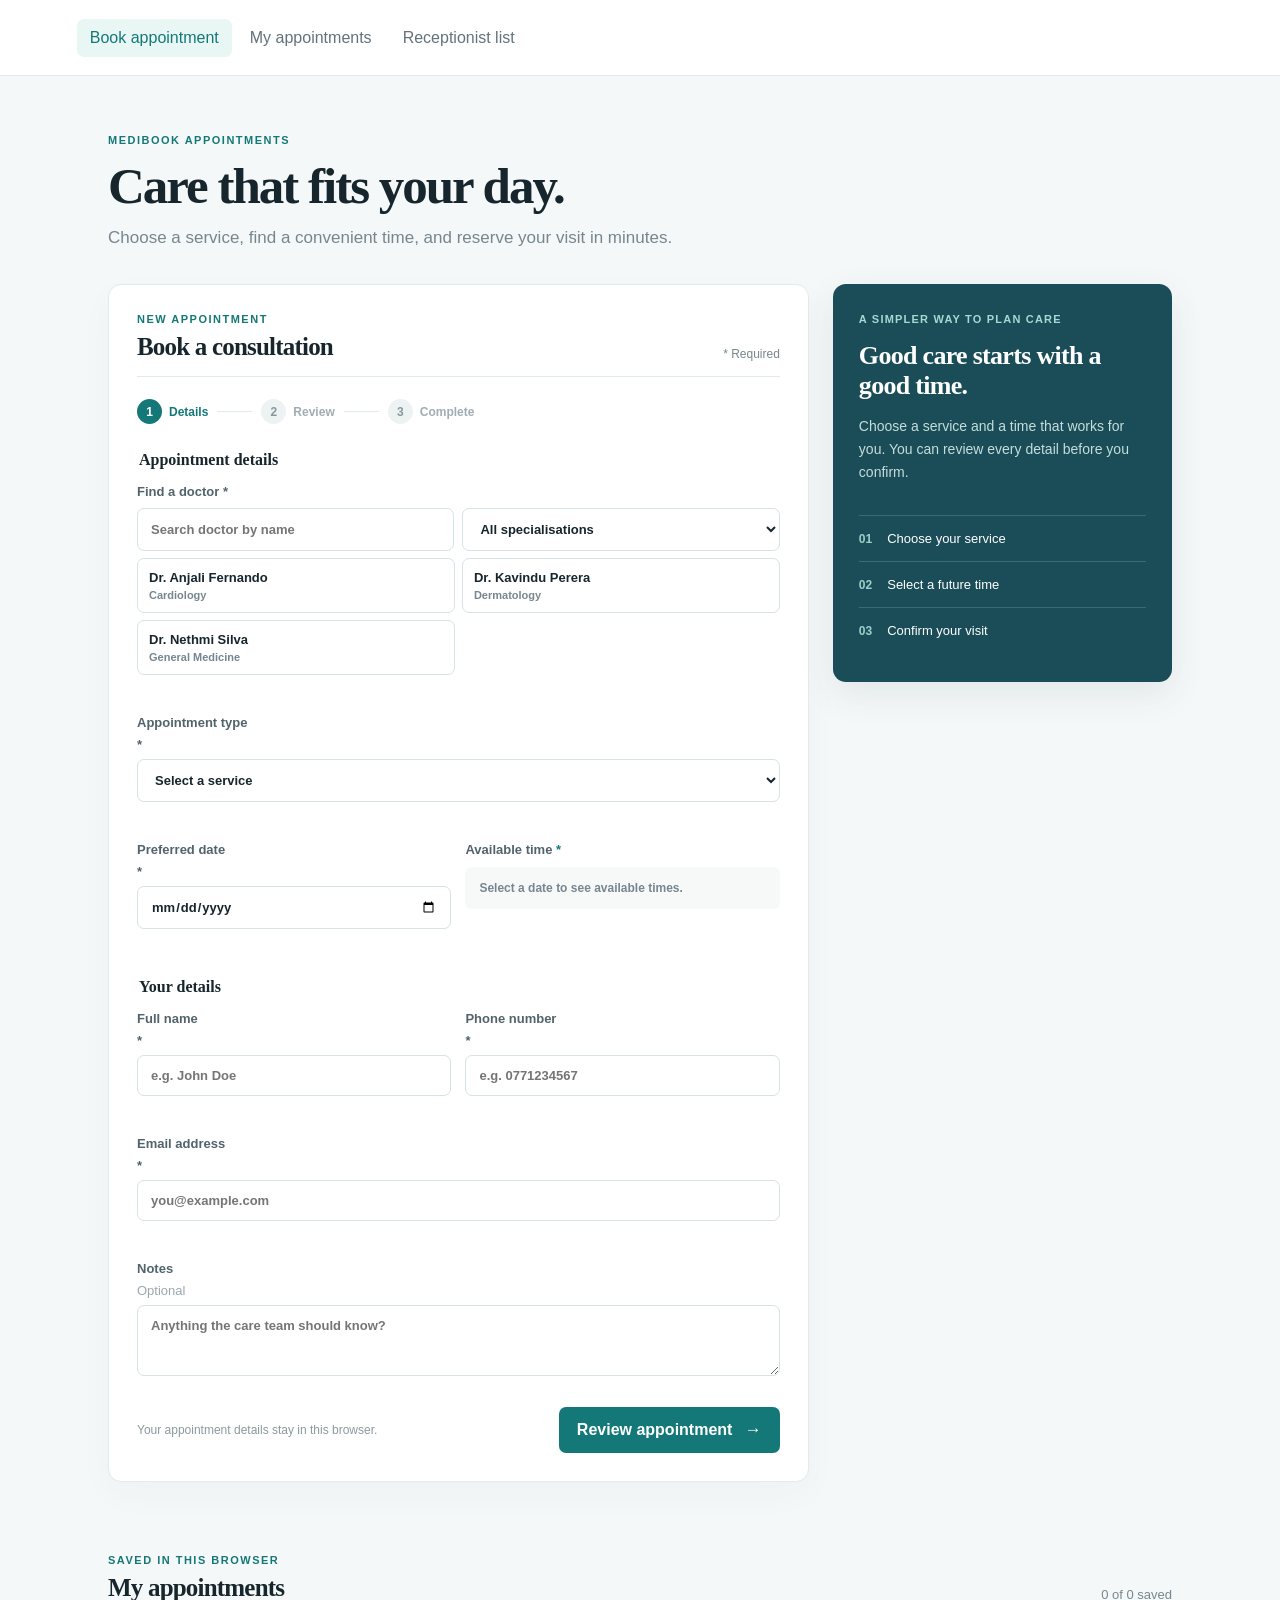
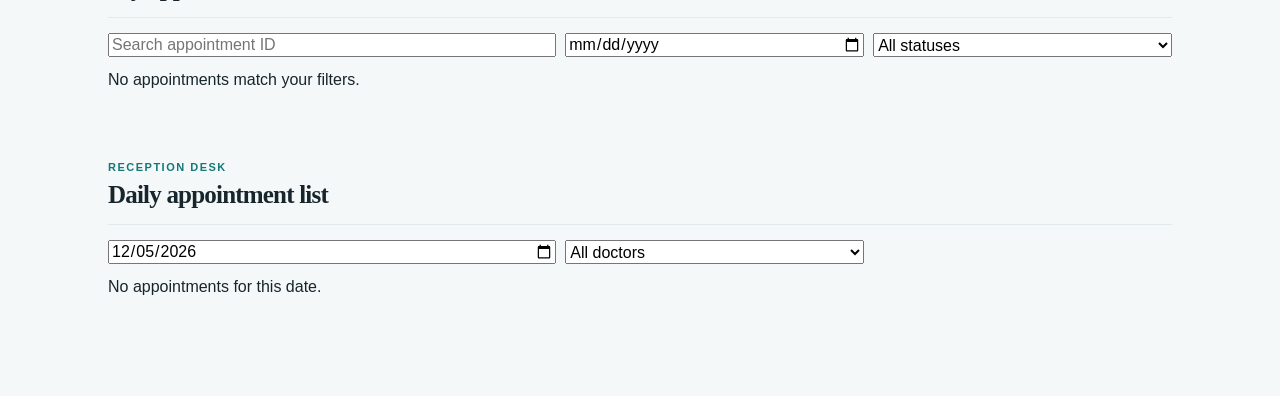
==== src/main/resources/static/index.html @ b8d6aa0e "Move frontend files to static folder" ====
<!doctype html>
<html lang="en">
<head>
    <meta charset="UTF-8">
    <meta name="viewport" content="width=device-width, initial-scale=1.0">
    <meta name="description" content="MediBook appointment booking">
    <title>MediBook | Book an Appointment</title>
    <link rel="stylesheet" href="styles.css">
</head>
<body>
    <header class="site-header">
        <nav class="main-nav" aria-label="Primary navigation">
            <a class="nav-link active" href="#booking">Book appointment</a>
            <a class="nav-link" href="#appointments">My appointments</a><a class="nav-link" href="#reception">Receptionist list</a>
        </nav>
    </header>
    <main class="page-shell">
        <section class="page-intro"><p class="eyebrow">MEDIBOOK APPOINTMENTS</p><h1>Care that fits your day.</h1><p>Choose a service, find a convenient time, and reserve your visit in minutes.</p></section>
        <div id="global-notice" class="notice" role="alert" hidden></div>
        <section id="booking" class="booking-layout" aria-labelledby="booking-title">
            <div class="booking-main">
                <div class="section-heading"><div><p class="eyebrow">NEW APPOINTMENT</p><h2 id="booking-title">Book a consultation</h2></div><span class="required-note">* Required</span></div>
                <div class="stepper" aria-label="Booking progress"><span class="step active" data-step-indicator="1"><b>1</b> Details</span><i></i><span class="step" data-step-indicator="2"><b>2</b> Review</span><i></i><span class="step" data-step-indicator="3"><b>3</b> Complete</span></div>
                <form id="appointment-form" novalidate>
                    <div id="details-step" class="form-step">
                        <fieldset><legend>Appointment details</legend><div class="field-grid">
                            <div class="field full"><span>Find a doctor <span>*</span></span><div class="doctor-search"><input id="doctor-search" type="search" placeholder="Search doctor by name"><select id="specialisation-filter" aria-label="Filter doctors by specialisation"><option value="">All specialisations</option></select></div><div id="doctor-list" class="doctor-list compact"></div><small class="field-error" data-error-for="doctor"></small></div>
                            <label class="field full">Appointment type <span>*</span><select id="service" required><option value="">Select a service</option><option>General Consultation</option><option>Dental Consultation</option><option>Child Health Consultation</option><option>Women's Health Consultation</option><option>Nutrition Consultation</option></select><small class="field-error" data-error-for="service"></small></label>
                            <label class="field">Preferred date <span>*</span><input id="date" type="date" required><small class="field-error" data-error-for="date"></small></label>
                            <div class="field slot-field"><span class="field-label">Available time <span>*</span></span><div id="slot-list" class="slot-grid" aria-live="polite"><p class="field-hint">Select a date to see available times.</p></div><small class="field-error" data-error-for="time"></small></div>
                        </div></fieldset>
                        <fieldset><legend>Your details</legend><div class="field-grid">
                            <label class="field">Full name <span>*</span><input id="name" type="text" autocomplete="name" placeholder="e.g. John Doe" required><small class="field-error" data-error-for="name"></small></label>
                            <label class="field">Phone number <span>*</span><input id="phone" type="tel" autocomplete="tel" placeholder="e.g. 0771234567" required><small class="field-error" data-error-for="phone"></small></label>
                            <label class="field full">Email address <span>*</span><input id="email" type="email" autocomplete="email" placeholder="you@example.com" required><small class="field-error" data-error-for="email"></small></label>
                            <label class="field full">Notes <em>Optional</em><textarea id="notes" rows="3" placeholder="Anything the care team should know?"></textarea></label>
                        </div></fieldset>
                        <div class="form-actions"><span class="secure-note">Your appointment details stay in this browser.</span><button class="button button-primary" type="submit">Review appointment <span>→</span></button></div>
                    </div>
                    <div id="review-step" class="form-step" hidden><div class="review-heading"><button type="button" class="back-link" id="back-to-details">← Edit details</button><p class="eyebrow">CHECK BEFORE YOU BOOK</p><h2>Review appointment</h2><p>Everything look right? Confirm below to reserve this time.</p></div><div id="review-card" class="review-card"></div><div class="form-actions"><button type="button" class="button button-secondary" id="review-edit">Edit details</button><button class="button button-primary" type="button" id="confirm-booking">Confirm appointment <span>→</span></button></div></div>
                </form>
                <div id="success-step" class="form-step success-panel" hidden><div class="success-icon">✓</div><p class="eyebrow">BOOKING CONFIRMED</p><h2>Your appointment is reserved.</h2><p>We have saved your appointment details in this browser.</p><div class="booking-id"><span>Appointment ID</span><strong id="booking-id"></strong></div><button class="button button-primary" id="new-appointment">Book another appointment</button><a class="text-link" href="#appointments" id="view-appointments">View my appointments</a></div>
            </div>
            <aside class="booking-aside"><div class="aside-kicker">A simpler way to plan care</div><h2>Good care starts with a good time.</h2><p>Choose a service and a time that works for you. You can review every detail before you confirm.</p><div class="aside-list"><div><b>01</b><span>Choose your service</span></div><div><b>02</b><span>Select a future time</span></div><div><b>03</b><span>Confirm your visit</span></div></div></aside>
        </section>
        <section id="appointments" class="appointments-section" aria-labelledby="appointments-title"><div class="section-heading"><div><p class="eyebrow">SAVED IN THIS BROWSER</p><h2 id="appointments-title">My appointments</h2></div><span id="appointment-count" class="muted"></span></div><div class="appointment-filters"><input id="appointment-search" type="search" placeholder="Search appointment ID"><input id="appointment-date-filter" type="date"><select id="appointment-status-filter"><option value="">All statuses</option><option value="Confirmed">Confirmed</option><option value="Rescheduled">Rescheduled</option><option value="Cancelled">Cancelled</option></select></div><div id="appointment-list"></div></section>
        <section id="reception" class="appointments-section" aria-labelledby="reception-title"><div class="section-heading"><div><p class="eyebrow">RECEPTION DESK</p><h2 id="reception-title">Daily appointment list</h2></div></div><div class="appointment-filters"><input id="reception-date" type="date"><select id="reception-doctor"><option value="">All doctors</option></select></div><div id="reception-list"></div></section>
    </main>
    <script src="app.js"></script>
</body>
</html>
---- src/main/resources/static/styles.css ----
﻿ .doctor-search { display:grid; grid-template-columns:1fr 1fr; gap:8px; margin-top:2px; } .doctor-list.compact { display:grid; grid-template-columns:1fr 1fr; gap:7px; } .doctor-choice { display:flex; flex-direction:column; gap:4px; padding:11px; text-align:left; color:var(--ink); background:#fff; border:1px solid #d6e2e4; border-radius:7px; } .doctor-choice span { color:var(--muted); font-size:11px; }.doctor-choice.selected { color:var(--teal); background:var(--teal-light); border-color:var(--teal); }
 .appointment-filters { display:grid; grid-template-columns:1.5fr 1fr 1fr; gap:9px; margin-bottom:14px; } .appointment-filters input,.appointment-filters select { width:100%; } .saved-details { flex:1; } .appointment-status { padding:5px 9px; border-radius:20px; color:#167b53; background:#e5f7ed; font-size:10px; font-weight:700; } .appointment-status.cancelled { color:#b44c49; background:#fff0ef; } .saved-actions { display:flex; gap:6px; } .saved-actions button { padding:7px 9px; color:var(--teal); background:#fff; border:1px solid #b5d5d2; border-radius:6px; font-size:12px; } .saved-actions button:last-child { color:#a64e4b; border-color:#e2c0be; } @media (max-width:600px) { .appointment-filters { grid-template-columns:1fr; } .saved-appointment { align-items:flex-start; flex-wrap:wrap; } .saved-details { min-width:calc(100% - 80px); } .appointment-status { margin-left:61px; } .saved-actions { margin-left:auto; } }
@import url('https://fonts.googleapis.com/css2?family=DM+Sans:wght@400;500;600;700&family=Manrope:wght@700;800&display=swap');
:root { --ink:#17252d; --muted:#77868e; --teal:#157878; --teal-light:#e8f6f4; --line:#e1eaec; --paper:#fff; --canvas:#f5f8f9; --danger:#b34e4b; font-family:'DM Sans',sans-serif; color:var(--ink); background:var(--canvas); }
* { box-sizing:border-box; } body { margin:0; } button,input,select,textarea { font:inherit; } button,a { cursor:pointer; } .site-header { min-height:76px; display:flex; align-items:center; gap:42px; padding:0 6vw; background:var(--paper); border-bottom:1px solid var(--line); } .brand { display:flex; align-items:center; gap:9px; color:var(--ink); text-decoration:none; font:800 21px Manrope; letter-spacing:-1px; }.brand>span>span { color:var(--teal); }.brand-mark { width:28px; height:28px; display:grid; place-items:center; color:#fff; background:var(--teal); border-radius:8px; font:700 22px 'DM Sans'; }.main-nav { display:flex; flex:1; gap:5px; }.nav-link { padding:10px 13px; color:#63727b; text-decoration:none; border-radius:7px; }.nav-link:hover,.nav-link.active { color:var(--teal); background:var(--teal-light); }.profile { display:flex; align-items:center; gap:10px; color:#52636d; font-size:14px; }.profile-avatar { width:30px; height:30px; display:grid; place-items:center; color:var(--teal); background:#e0f0ee; border-radius:50%; font-size:11px; font-weight:700; }
.page-shell { max-width:1120px; margin:0 auto; padding:58px 28px 100px; }.page-intro { margin-bottom:36px; }.eyebrow { margin:0 0 11px; color:var(--teal); font-size:11px; font-weight:700; letter-spacing:1.5px; }.page-intro h1 { margin:0; font:800 clamp(32px,5vw,51px) Manrope; letter-spacing:-2px; }.page-intro>p:last-child { max-width:570px; margin:13px 0 0; color:var(--muted); font-size:17px; }.notice { padding:13px 16px; margin-bottom:18px; border-radius:8px; font-size:14px; }.notice.error { color:#9d4744; background:#fff0ef; }.notice.success { color:#146e4e; background:#e6f7ee; }.booking-layout { display:grid; grid-template-columns:minmax(0,1.55fr) minmax(240px,.75fr); gap:24px; align-items:start; }.booking-main { padding:28px; background:var(--paper); border:1px solid var(--line); border-radius:13px; box-shadow:0 12px 35px #22434d08; }.section-heading { display:flex; align-items:end; justify-content:space-between; padding-bottom:15px; border-bottom:1px solid var(--line); }.section-heading .eyebrow { margin-bottom:8px; }.section-heading h2 { margin:0; font:700 25px Manrope; letter-spacing:-.8px; }.required-note { color:var(--muted); font-size:12px; }.stepper { display:flex; align-items:center; gap:9px; padding:22px 0 27px; }.step { display:flex; align-items:center; gap:7px; color:#a0adb2; font-size:12px; font-weight:600; white-space:nowrap; }.step b { width:25px; height:25px; display:grid; place-items:center; color:#89979c; background:#edf2f3; border-radius:50%; font-size:12px; }.step.active { color:var(--teal); }.step.active b { color:#fff; background:var(--teal); }.stepper i { width:35px; height:1px; background:var(--line); }
fieldset { padding:0; margin:0 0 27px; border:0; } legend { margin-bottom:15px; font:700 16px Manrope; }.field-grid { display:grid; grid-template-columns:1fr 1fr; gap:18px 14px; }.field { display:flex; flex-direction:column; gap:7px; color:#52636c; font-size:13px; font-weight:600; }.field>span:first-child,.field-label { color:#52636c; }.field>span,.field-label span { color:var(--teal); }.field em { color:#9ba8ad; font-style:normal; font-weight:400; }.field.full { grid-column:1/-1; }.field input,.field select,.field textarea { width:100%; padding:12px 13px; color:var(--ink); background:#fff; border:1px solid #d6e2e4; border-radius:7px; outline:0; resize:vertical; }.field input:focus,.field select:focus,.field textarea:focus { border-color:var(--teal); box-shadow:0 0 0 3px #15787812; }.field.invalid input,.field.invalid select,.field.invalid textarea { border-color:#d56c68; }.field-error { min-height:15px; color:var(--danger); font-size:11px; font-weight:400; }.slot-field { gap:10px; }.slot-grid { display:grid; grid-template-columns:repeat(4,1fr); gap:7px; }.time-slot { min-height:57px; padding:7px 4px; color:var(--teal); background:#f4fbfa; border:1px solid #add2cf; border-radius:6px; }.time-slot span,.time-slot small { display:block; }.time-slot small { margin-top:4px; color:#70a4a1; font-size:10px; }.time-slot:hover,.time-slot.selected { color:#fff; background:var(--teal); }.time-slot:hover small,.time-slot.selected small { color:#cce9e6; }.time-slot.unavailable { color:#a4afb2; background:#f1f3f3; border-color:#e3e8e9; cursor:not-allowed; text-decoration:line-through; }.time-slot.unavailable small { color:#a4afb2; text-decoration:none; }.field-hint { grid-column:1/-1; margin:0; padding:14px; color:var(--muted); background:#f7f9f9; border-radius:6px; font-size:12px; }.form-actions { display:flex; align-items:center; justify-content:space-between; gap:16px; padding-top:4px; }.secure-note { color:#8c999e; font-size:12px; }.button { padding:12px 17px; border:1px solid transparent; border-radius:7px; font-weight:600; }.button-primary { color:#fff; background:var(--teal); }.button-primary:hover { background:#106667; }.button-primary span { margin-left:8px; font-size:17px; }.button-secondary { color:var(--teal); background:#fff; border-color:#a9cfcc; }.button:disabled { opacity:.55; cursor:not-allowed; }.back-link,.text-link { color:var(--teal); text-decoration:none; border:0; background:transparent; }.back-link { padding:0; font-size:13px; }.review-heading { margin-bottom:24px; }.review-heading h2 { margin-top:20px; font:700 27px Manrope; }.review-heading p:last-child { color:var(--muted); }.review-card { margin-bottom:24px; padding:5px 19px; background:#f7fbfb; border:1px solid var(--line); border-radius:9px; }.review-row { display:flex; justify-content:space-between; gap:25px; padding:15px 0; border-bottom:1px solid var(--line); font-size:13px; }.review-row:last-child { border-bottom:0; }.review-row span { color:var(--muted); }.review-row strong { text-align:right; }.review-row small { color:var(--muted); font-weight:400; }.success-panel { padding:45px 20px; text-align:center; }.success-icon { width:58px; height:58px; display:grid; place-items:center; margin:0 auto 19px; color:#13724f; background:#def5e8; border-radius:50%; font-size:28px; font-weight:700; }.success-panel h2 { font:700 28px Manrope; }.success-panel>p:not(.eyebrow) { color:var(--muted); }.booking-id { max-width:260px; margin:24px auto; padding:15px; background:#f4f9f8; border:1px dashed #abd0cd; border-radius:8px; }.booking-id span,.booking-id strong { display:block; }.booking-id span { color:var(--muted); font-size:11px; }.booking-id strong { margin-top:5px; color:var(--teal); font-size:20px; letter-spacing:1px; }.success-panel .button { display:block; max-width:270px; margin:0 auto 16px; }.booking-aside { padding:29px 26px; color:#fff; background:#1a4d58; border-radius:13px; box-shadow:0 12px 35px #22434d18; }.aside-kicker { color:#a8d8d4; font-size:11px; font-weight:700; letter-spacing:1.2px; text-transform:uppercase; }.booking-aside h2 { margin:16px 0 12px; font:700 26px Manrope; letter-spacing:-.7px; }.booking-aside>p { color:#c5dddc; line-height:1.65; font-size:14px; }.aside-list { margin-top:31px; }.aside-list div { display:flex; gap:15px; align-items:center; padding:15px 0; border-top:1px solid #ffffff28; }.aside-list b { color:#9bd0ca; font-size:12px; }.aside-list span { font-size:13px; }.appointments-section { margin-top:72px; }.appointments-section .section-heading { margin-bottom:15px; }.appointments-section h2 { font:700 25px Manrope; }.saved-appointment { display:flex; align-items:center; gap:16px; padding:17px 20px; margin-bottom:10px; background:var(--paper); border:1px solid var(--line); border-radius:9px; }.saved-date { min-width:52px; padding-right:15px; text-align:center; border-right:1px solid var(--line); }.saved-date strong,.saved-date span { display:block; }.saved-date strong { font:700 23px Manrope; }.saved-date span { color:var(--teal); font-size:10px; font-weight:700; text-transform:uppercase; }.saved-appointment h3 { font-size:16px; }.saved-appointment p { margin:5px 0; color:#53636c; font-size:13px; }.saved-appointment small { color:var(--muted); font-size:11px; }.saved-appointment small span { padding:0 5px; }.muted { color:var(--muted); font-size:13px; }.text-link { font-size:13px; }
@media (max-width:800px) { .booking-layout { grid-template-columns:1fr; }.booking-aside { order:-1; }.booking-aside h2 { max-width:500px; }.aside-list { display:flex; gap:20px; margin-top:22px; }.aside-list div { flex:1; border-top:0; padding:0; } }
@media (max-width:600px) { .site-header { flex-wrap:wrap; gap:14px; padding:16px 20px; }.main-nav { order:3; width:100%; overflow:auto; }.nav-link { white-space:nowrap; }.profile { margin-left:auto; }.page-shell { padding:40px 17px 70px; }.page-intro>p:last-child { font-size:15px; }.booking-main { padding:21px 17px; }.field-grid { grid-template-columns:1fr; }.field.full { grid-column:auto; }.slot-grid { grid-template-columns:repeat(3,1fr); }.stepper { justify-content:space-between; }.stepper i { width:16px; }.step { font-size:11px; }.form-actions { align-items:stretch; flex-direction:column; }.form-actions .button { width:100%; }.secure-note { order:2; }.aside-list { gap:10px; }.aside-list span { font-size:12px; }.review-row { display:block; }.review-row strong { display:block; margin-top:5px; text-align:left; }.saved-appointment { align-items:flex-start; }.saved-date { min-width:45px; }.saved-appointment p { line-height:1.5; } }
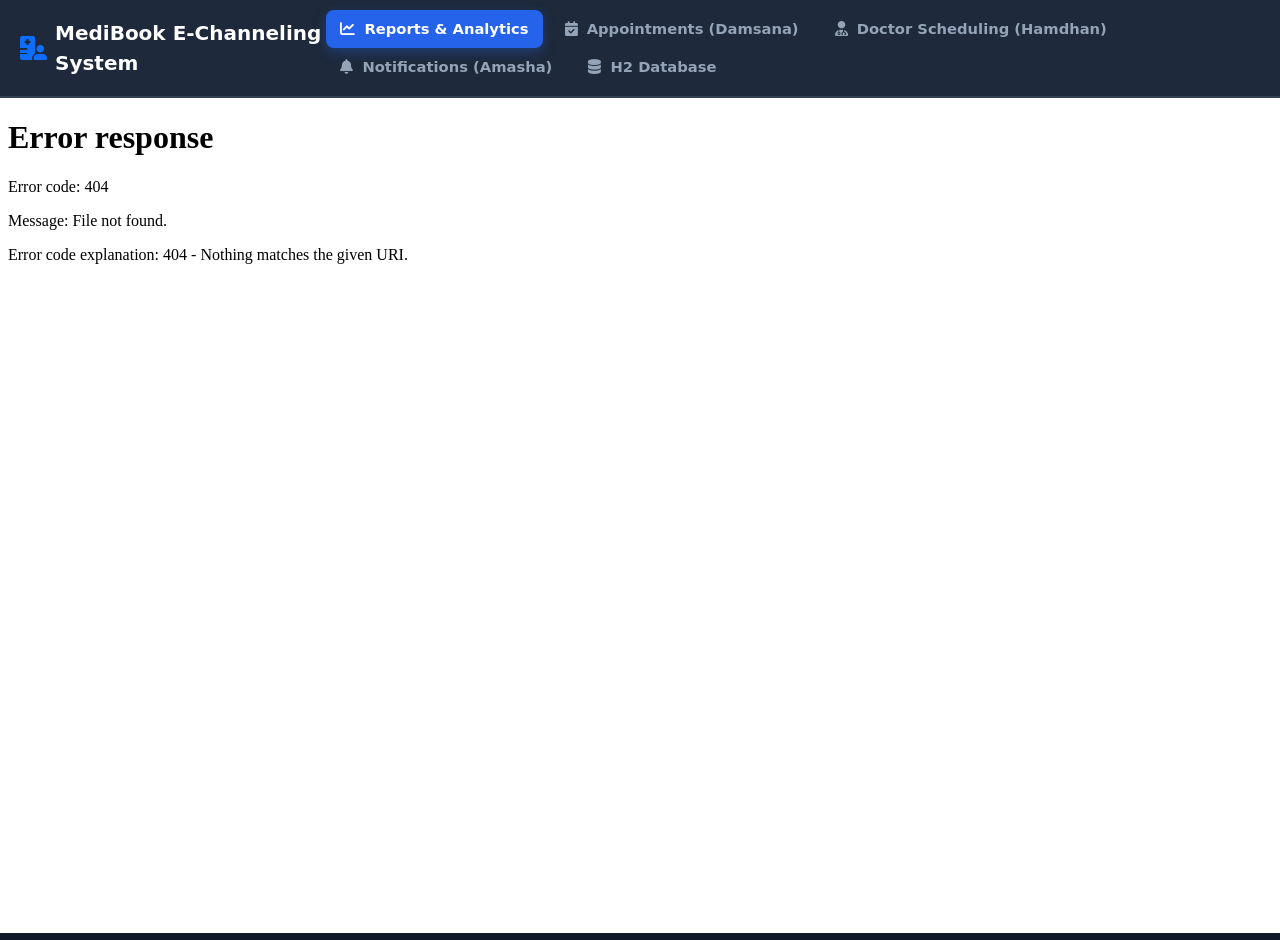
==== commit 0d63c4c5: "feat: integrate unified dashboard, reports UI, and appointments module" ====
--- a/src/main/resources/static/index.html
+++ b/src/main/resources/static/index.html
@@ -1,51 +1,114 @@
-<!doctype html>
+<!DOCTYPE html>
 <html lang="en">
 <head>
     <meta charset="UTF-8">
     <meta name="viewport" content="width=device-width, initial-scale=1.0">
-    <meta name="description" content="MediBook appointment booking">
-    <title>MediBook | Book an Appointment</title>
-    <link rel="stylesheet" href="styles.css">
+    <title>MediBook Central Workspace</title>
+    <link href="https://cdn.jsdelivr.net/npm/bootstrap@5.3.3/dist/css/bootstrap.min.css" rel="stylesheet">
+    <link rel="stylesheet" href="https://cdnjs.cloudflare.com/ajax/libs/font-awesome/6.4.0/css/all.min.css">
+    <style>
+        body {
+            margin: 0;
+            padding: 0;
+            height: 100vh;
+            display: flex;
+            flex-direction: column;
+            background-color: #0f172a;
+            font-family: 'Segoe UI', system-ui, sans-serif;
+            overflow: hidden;
+        }
+        .top-navbar {
+            background-color: #1e293b;
+            border-bottom: 2px solid #334155;
+            padding: 10px 20px;
+        }
+        .nav-pills .nav-link {
+            color: #94a3b8;
+            font-weight: 600;
+            border-radius: 8px;
+            margin: 0 4px;
+            padding: 8px 14px;
+            transition: all 0.2s ease;
+            font-size: 0.92rem;
+        }
+        .nav-pills .nav-link:hover {
+            color: #f8fafc;
+            background-color: #334155;
+        }
+        .nav-pills .nav-link.active {
+            background-color: #2563eb;
+            color: #ffffff;
+            box-shadow: 0 4px 12px rgba(37, 99, 235, 0.35);
+        }
+        .workspace-frame {
+            width: 100%;
+            height: calc(100vh - 65px);
+            border: none;
+            background-color: #ffffff;
+        }
+        .tab-content, .tab-pane {
+            height: 100%;
+            width: 100%;
+        }
+    </style>
 </head>
 <body>
-    <header class="site-header">
-        <nav class="main-nav" aria-label="Primary navigation">
-            <a class="nav-link active" href="#booking">Book appointment</a>
-            <a class="nav-link" href="#appointments">My appointments</a><a class="nav-link" href="#reception">Receptionist list</a>
-        </nav>
-    </header>
-    <main class="page-shell">
-        <section class="page-intro"><p class="eyebrow">MEDIBOOK APPOINTMENTS</p><h1>Care that fits your day.</h1><p>Choose a service, find a convenient time, and reserve your visit in minutes.</p></section>
-        <div id="global-notice" class="notice" role="alert" hidden></div>
-        <section id="booking" class="booking-layout" aria-labelledby="booking-title">
-            <div class="booking-main">
-                <div class="section-heading"><div><p class="eyebrow">NEW APPOINTMENT</p><h2 id="booking-title">Book a consultation</h2></div><span class="required-note">* Required</span></div>
-                <div class="stepper" aria-label="Booking progress"><span class="step active" data-step-indicator="1"><b>1</b> Details</span><i></i><span class="step" data-step-indicator="2"><b>2</b> Review</span><i></i><span class="step" data-step-indicator="3"><b>3</b> Complete</span></div>
-                <form id="appointment-form" novalidate>
-                    <div id="details-step" class="form-step">
-                        <fieldset><legend>Appointment details</legend><div class="field-grid">
-                            <div class="field full"><span>Find a doctor <span>*</span></span><div class="doctor-search"><input id="doctor-search" type="search" placeholder="Search doctor by name"><select id="specialisation-filter" aria-label="Filter doctors by specialisation"><option value="">All specialisations</option></select></div><div id="doctor-list" class="doctor-list compact"></div><small class="field-error" data-error-for="doctor"></small></div>
-                            <label class="field full">Appointment type <span>*</span><select id="service" required><option value="">Select a service</option><option>General Consultation</option><option>Dental Consultation</option><option>Child Health Consultation</option><option>Women's Health Consultation</option><option>Nutrition Consultation</option></select><small class="field-error" data-error-for="service"></small></label>
-                            <label class="field">Preferred date <span>*</span><input id="date" type="date" required><small class="field-error" data-error-for="date"></small></label>
-                            <div class="field slot-field"><span class="field-label">Available time <span>*</span></span><div id="slot-list" class="slot-grid" aria-live="polite"><p class="field-hint">Select a date to see available times.</p></div><small class="field-error" data-error-for="time"></small></div>
-                        </div></fieldset>
-                        <fieldset><legend>Your details</legend><div class="field-grid">
-                            <label class="field">Full name <span>*</span><input id="name" type="text" autocomplete="name" placeholder="e.g. John Doe" required><small class="field-error" data-error-for="name"></small></label>
-                            <label class="field">Phone number <span>*</span><input id="phone" type="tel" autocomplete="tel" placeholder="e.g. 0771234567" required><small class="field-error" data-error-for="phone"></small></label>
-                            <label class="field full">Email address <span>*</span><input id="email" type="email" autocomplete="email" placeholder="you@example.com" required><small class="field-error" data-error-for="email"></small></label>
-                            <label class="field full">Notes <em>Optional</em><textarea id="notes" rows="3" placeholder="Anything the care team should know?"></textarea></label>
-                        </div></fieldset>
-                        <div class="form-actions"><span class="secure-note">Your appointment details stay in this browser.</span><button class="button button-primary" type="submit">Review appointment <span>→</span></button></div>
-                    </div>
-                    <div id="review-step" class="form-step" hidden><div class="review-heading"><button type="button" class="back-link" id="back-to-details">← Edit details</button><p class="eyebrow">CHECK BEFORE YOU BOOK</p><h2>Review appointment</h2><p>Everything look right? Confirm below to reserve this time.</p></div><div id="review-card" class="review-card"></div><div class="form-actions"><button type="button" class="button button-secondary" id="review-edit">Edit details</button><button class="button button-primary" type="button" id="confirm-booking">Confirm appointment <span>→</span></button></div></div>
-                </form>
-                <div id="success-step" class="form-step success-panel" hidden><div class="success-icon">✓</div><p class="eyebrow">BOOKING CONFIRMED</p><h2>Your appointment is reserved.</h2><p>We have saved your appointment details in this browser.</p><div class="booking-id"><span>Appointment ID</span><strong id="booking-id"></strong></div><button class="button button-primary" id="new-appointment">Book another appointment</button><a class="text-link" href="#appointments" id="view-appointments">View my appointments</a></div>
-            </div>
-            <aside class="booking-aside"><div class="aside-kicker">A simpler way to plan care</div><h2>Good care starts with a good time.</h2><p>Choose a service and a time that works for you. You can review every detail before you confirm.</p><div class="aside-list"><div><b>01</b><span>Choose your service</span></div><div><b>02</b><span>Select a future time</span></div><div><b>03</b><span>Confirm your visit</span></div></div></aside>
-        </section>
-        <section id="appointments" class="appointments-section" aria-labelledby="appointments-title"><div class="section-heading"><div><p class="eyebrow">SAVED IN THIS BROWSER</p><h2 id="appointments-title">My appointments</h2></div><span id="appointment-count" class="muted"></span></div><div class="appointment-filters"><input id="appointment-search" type="search" placeholder="Search appointment ID"><input id="appointment-date-filter" type="date"><select id="appointment-status-filter"><option value="">All statuses</option><option value="Confirmed">Confirmed</option><option value="Rescheduled">Rescheduled</option><option value="Cancelled">Cancelled</option></select></div><div id="appointment-list"></div></section>
-        <section id="reception" class="appointments-section" aria-labelledby="reception-title"><div class="section-heading"><div><p class="eyebrow">RECEPTION DESK</p><h2 id="reception-title">Daily appointment list</h2></div></div><div class="appointment-filters"><input id="reception-date" type="date"><select id="reception-doctor"><option value="">All doctors</option></select></div><div id="reception-list"></div></section>
-    </main>
-    <script src="app.js"></script>
+
+<header class="top-navbar d-flex justify-content-between align-items-center">
+    <div class="d-flex align-items-center gap-2 text-white">
+        <i class="fa-solid fa-hospital-user text-primary fs-4"></i>
+        <span class="fs-5 fw-bold tracking-wide">MediBook E-Channeling System</span>
+    </div>
+
+    <!-- Navigation Tabs -->
+    <ul class="nav nav-pills" id="moduleTabs" role="tablist">
+        <li class="nav-item" role="presentation">
+            <button class="nav-link active" id="reports-tab" data-bs-toggle="pill" data-bs-target="#reports-pane" type="button" role="tab">
+                <i class="fa-solid fa-chart-line me-1"></i> Reports &amp; Analytics
+            </button>
+        </li>
+        <li class="nav-item" role="presentation">
+            <button class="nav-link" id="appointments-tab" data-bs-toggle="pill" data-bs-target="#appointments-pane" type="button" role="tab">
+                <i class="fa-solid fa-calendar-check me-1"></i> Appointments (Damsana)
+            </button>
+        </li>
+        <li class="nav-item" role="presentation">
+            <button class="nav-link" id="schedule-tab" data-bs-toggle="pill" data-bs-target="#schedule-pane" type="button" role="tab">
+                <i class="fa-solid fa-user-doctor me-1"></i> Doctor Scheduling (Hamdhan)
+            </button>
+        </li>
+        <li class="nav-item" role="presentation">
+            <button class="nav-link" id="notifications-tab" data-bs-toggle="pill" data-bs-target="#notifications-pane" type="button" role="tab">
+                <i class="fa-solid fa-bell me-1"></i> Notifications (Amasha)
+            </button>
+        </li>
+        <li class="nav-item" role="presentation">
+            <button class="nav-link" id="database-tab" data-bs-toggle="pill" data-bs-target="#database-pane" type="button" role="tab">
+                <i class="fa-solid fa-database me-1"></i> H2 Database
+            </button>
+        </li>
+    </ul>
+</header>
+
+<!-- Embedded Tab Views -->
+<div class="tab-content" id="moduleTabsContent">
+    <div class="tab-pane fade show active" id="reports-pane" role="tabpanel">
+        <iframe class="workspace-frame" src="/reports"></iframe>
+    </div>
+    <div class="tab-pane fade" id="appointments-pane" role="tabpanel">
+        <iframe class="workspace-frame" src="/appointments.html"></iframe>
+    </div>
+    <div class="tab-pane fade" id="schedule-pane" role="tabpanel">
+        <iframe class="workspace-frame" src="/doctor-schedule"></iframe>
+    </div>
+    <div class="tab-pane fade" id="notifications-pane" role="tabpanel">
+        <iframe class="workspace-frame" src="/notifications"></iframe>
+    </div>
+    <div class="tab-pane fade" id="database-pane" role="tabpanel">
+        <iframe class="workspace-frame" src="/h2-console"></iframe>
+    </div>
+</div>
+
+<script src="https://cdn.jsdelivr.net/npm/bootstrap@5.3.3/dist/js/bootstrap.bundle.min.js"></script>
 </body>
-</html>
+</html>
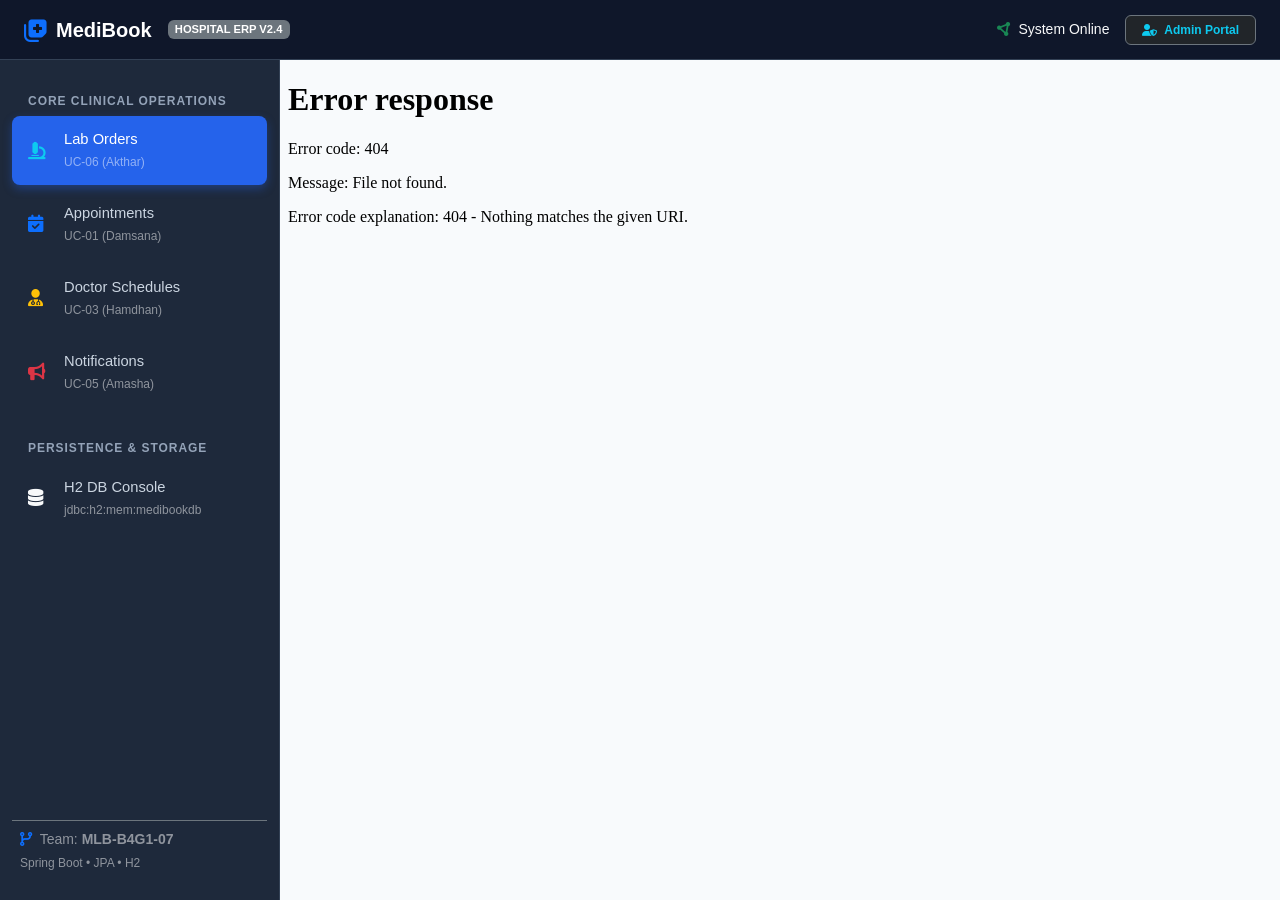
==== commit 51e1aff9: "feat(UC-06): implement Clinical Laboratory & Diagnostic Test Order Subsystem with full CRUD" ====
--- a/src/main/resources/static/index.html
+++ b/src/main/resources/static/index.html
@@ -3,112 +3,225 @@
 <head>
     <meta charset="UTF-8">
     <meta name="viewport" content="width=device-width, initial-scale=1.0">
-    <title>MediBook Central Workspace</title>
-    <link href="https://cdn.jsdelivr.net/npm/bootstrap@5.3.3/dist/css/bootstrap.min.css" rel="stylesheet">
+    <title>MediBook - Central Healthcare Management Dashboard</title>
+    <!-- Bootstrap 5 CSS -->
+    <link href="https://cdn.jsdelivr.net/npm/bootstrap@5.3.0/dist/css/bootstrap.min.css" rel="stylesheet">
+    <!-- Font Awesome Icons -->
     <link rel="stylesheet" href="https://cdnjs.cloudflare.com/ajax/libs/font-awesome/6.4.0/css/all.min.css">
     <style>
+        :root {
+            --primary-navy: #0f172a;
+            --sidebar-bg: #1e293b;
+            --accent-blue: #2563eb;
+            --border-color: #334155;
+        }
+
         body {
+            background-color: #f1f5f9;
+            font-family: 'Segoe UI', Tahoma, Geneva, Verdana, sans-serif;
             margin: 0;
             padding: 0;
-            height: 100vh;
+            overflow: hidden;
+        }
+
+        /* Top Navbar */
+        .top-navbar {
+            background-color: var(--primary-navy);
+            height: 60px;
+            padding: 0 1.5rem;
+            border-bottom: 1px solid var(--border-color);
+        }
+
+        /* Sidebar Navigation */
+        .dashboard-container {
+            display: flex;
+            height: calc(100vh - 60px);
+        }
+
+        .sidebar {
+            width: 280px;
+            background-color: var(--sidebar-bg);
+            border-right: 1px solid var(--border-color);
             display: flex;
             flex-direction: column;
-            background-color: #0f172a;
-            font-family: 'Segoe UI', system-ui, sans-serif;
-            overflow: hidden;
-        }
-        .top-navbar {
-            background-color: #1e293b;
-            border-bottom: 2px solid #334155;
-            padding: 10px 20px;
-        }
+            justify-content: space-between;
+            padding: 1.25rem 0.75rem;
+            flex-shrink: 0;
+        }
+
         .nav-pills .nav-link {
+            color: #cbd5e1;
+            font-weight: 500;
+            font-size: 0.92rem;
+            padding: 0.75rem 1rem;
+            margin-bottom: 0.35rem;
+            border-radius: 8px;
+            display: flex;
+            align-items: center;
+            transition: all 0.2s ease-in-out;
+            text-align: left;
+        }
+
+        .nav-pills .nav-link i {
+            width: 24px;
+            font-size: 1.1rem;
+            margin-right: 0.75rem;
+        }
+
+        .nav-pills .nav-link:hover {
+            background-color: rgba(255, 255, 255, 0.08);
+            color: #ffffff;
+        }
+
+        .nav-pills .nav-link.active {
+            background-color: var(--accent-blue) !important;
+            color: #ffffff !important;
+            box-shadow: 0 4px 10px rgba(37, 99, 235, 0.35);
+        }
+
+        .section-label {
             color: #94a3b8;
-            font-weight: 600;
-            border-radius: 8px;
-            margin: 0 4px;
-            padding: 8px 14px;
-            transition: all 0.2s ease;
-            font-size: 0.92rem;
-        }
-        .nav-pills .nav-link:hover {
-            color: #f8fafc;
-            background-color: #334155;
-        }
-        .nav-pills .nav-link.active {
-            background-color: #2563eb;
-            color: #ffffff;
-            box-shadow: 0 4px 12px rgba(37, 99, 235, 0.35);
-        }
-        .workspace-frame {
-            width: 100%;
-            height: calc(100vh - 65px);
-            border: none;
-            background-color: #ffffff;
-        }
+            font-size: 0.75rem;
+            font-weight: 700;
+            text-transform: uppercase;
+            letter-spacing: 0.08em;
+            padding: 0.75rem 1rem 0.4rem;
+        }
+
+        /* Workspace Content & Responsive Iframes */
+        .workspace-area {
+            flex-grow: 1;
+            background-color: #f8fafc;
+            position: relative;
+        }
+
         .tab-content, .tab-pane {
             height: 100%;
             width: 100%;
         }
+
+        .module-iframe {
+            width: 100%;
+            height: 100%;
+            border: none;
+            display: block;
+        }
     </style>
 </head>
 <body>
 
+<!-- TOP GLOBAL HEADER -->
 <header class="top-navbar d-flex justify-content-between align-items-center">
-    <div class="d-flex align-items-center gap-2 text-white">
-        <i class="fa-solid fa-hospital-user text-primary fs-4"></i>
-        <span class="fs-5 fw-bold tracking-wide">MediBook E-Channeling System</span>
+    <div class="d-flex align-items-center text-white">
+        <i class="fa-solid fa-notes-medical fs-4 text-primary me-2"></i>
+        <span class="fs-5 fw-bold tracking-wide">MediBook</span>
+        <span class="badge bg-secondary ms-3 text-uppercase" style="font-size: 0.7rem;">Hospital ERP v2.4</span>
     </div>
-
-    <!-- Navigation Tabs -->
-    <ul class="nav nav-pills" id="moduleTabs" role="tablist">
-        <li class="nav-item" role="presentation">
-            <button class="nav-link active" id="reports-tab" data-bs-toggle="pill" data-bs-target="#reports-pane" type="button" role="tab">
-                <i class="fa-solid fa-chart-line me-1"></i> Reports &amp; Analytics
-            </button>
-        </li>
-        <li class="nav-item" role="presentation">
-            <button class="nav-link" id="appointments-tab" data-bs-toggle="pill" data-bs-target="#appointments-pane" type="button" role="tab">
-                <i class="fa-solid fa-calendar-check me-1"></i> Appointments (Damsana)
-            </button>
-        </li>
-        <li class="nav-item" role="presentation">
-            <button class="nav-link" id="schedule-tab" data-bs-toggle="pill" data-bs-target="#schedule-pane" type="button" role="tab">
-                <i class="fa-solid fa-user-doctor me-1"></i> Doctor Scheduling (Hamdhan)
-            </button>
-        </li>
-        <li class="nav-item" role="presentation">
-            <button class="nav-link" id="notifications-tab" data-bs-toggle="pill" data-bs-target="#notifications-pane" type="button" role="tab">
-                <i class="fa-solid fa-bell me-1"></i> Notifications (Amasha)
-            </button>
-        </li>
-        <li class="nav-item" role="presentation">
-            <button class="nav-link" id="database-tab" data-bs-toggle="pill" data-bs-target="#database-pane" type="button" role="tab">
-                <i class="fa-solid fa-database me-1"></i> H2 Database
-            </button>
-        </li>
-    </ul>
+    <div class="d-flex align-items-center gap-3">
+        <span class="text-light small"><i class="fa-solid fa-circle-nodes text-success me-1"></i> System Online</span>
+        <span class="badge bg-dark border border-secondary text-info px-3 py-2">
+                <i class="fa-solid fa-user-shield me-1"></i> Admin Portal
+            </span>
+    </div>
 </header>
 
-<!-- Embedded Tab Views -->
-<div class="tab-content" id="moduleTabsContent">
-    <div class="tab-pane fade show active" id="reports-pane" role="tabpanel">
-        <iframe class="workspace-frame" src="/reports"></iframe>
-    </div>
-    <div class="tab-pane fade" id="appointments-pane" role="tabpanel">
-        <iframe class="workspace-frame" src="/appointments.html"></iframe>
-    </div>
-    <div class="tab-pane fade" id="schedule-pane" role="tabpanel">
-        <iframe class="workspace-frame" src="/doctor-schedule"></iframe>
-    </div>
-    <div class="tab-pane fade" id="notifications-pane" role="tabpanel">
-        <iframe class="workspace-frame" src="/notifications"></iframe>
-    </div>
-    <div class="tab-pane fade" id="database-pane" role="tabpanel">
-        <iframe class="workspace-frame" src="/h2-console"></iframe>
-    </div>
+<!-- MAIN INTERFACE BODY -->
+<div class="dashboard-container">
+    <!-- SIDEBAR NAVIGATION -->
+    <aside class="sidebar">
+        <div>
+            <div class="section-label">Core Clinical Operations</div>
+            <div class="nav flex-column nav-pills" id="v-pills-tab" role="tablist" aria-orientation="vertical">
+
+                <!-- AKTHAR (UC-06) -->
+                <button class="nav-link active" id="tab-lab-orders" data-bs-toggle="pill" data-bs-target="#pane-lab-orders" type="button" role="tab">
+                    <i class="fa-solid fa-microscope text-info"></i>
+                    <div>
+                        <div>Lab Orders</div>
+                        <small class="text-white-50" style="font-size: 0.75rem;">UC-06 (Akthar)</small>
+                    </div>
+                </button>
+
+                <!-- DAMSANA (UC-01) -->
+                <button class="nav-link" id="tab-appointments" data-bs-toggle="pill" data-bs-target="#pane-appointments" type="button" role="tab">
+                    <i class="fa-solid fa-calendar-check text-primary"></i>
+                    <div>
+                        <div>Appointments</div>
+                        <small class="text-white-50" style="font-size: 0.75rem;">UC-01 (Damsana)</small>
+                    </div>
+                </button>
+
+                <!-- HAMDHAN (UC-03) -->
+                <button class="nav-link" id="tab-schedules" data-bs-toggle="pill" data-bs-target="#pane-schedules" type="button" role="tab">
+                    <i class="fa-solid fa-user-doctor text-warning"></i>
+                    <div>
+                        <div>Doctor Schedules</div>
+                        <small class="text-white-50" style="font-size: 0.75rem;">UC-03 (Hamdhan)</small>
+                    </div>
+                </button>
+
+                <!-- AMASHA (UC-05) -->
+                <button class="nav-link" id="tab-notifications" data-bs-toggle="pill" data-bs-target="#pane-notifications" type="button" role="tab">
+                    <i class="fa-solid fa-bullhorn text-danger"></i>
+                    <div>
+                        <div>Notifications</div>
+                        <small class="text-white-50" style="font-size: 0.75rem;">UC-05 (Amasha)</small>
+                    </div>
+                </button>
+
+                <div class="section-label mt-3">Persistence &amp; Storage</div>
+                <!-- H2 DATABASE CONSOLE -->
+                <button class="nav-link" id="tab-database" data-bs-toggle="pill" data-bs-target="#pane-database" type="button" role="tab">
+                    <i class="fa-solid fa-database text-light"></i>
+                    <div>
+                        <div>H2 DB Console</div>
+                        <small class="text-white-50" style="font-size: 0.75rem;">jdbc:h2:mem:medibookdb</small>
+                    </div>
+                </button>
+            </div>
+        </div>
+
+        <!-- SIDEBAR FOOTER -->
+        <div class="p-2 border-top border-secondary text-white-50 small">
+            <div><i class="fa-solid fa-code-branch me-1 text-primary"></i> Team: <strong>MLB-B4G1-07</strong></div>
+            <div class="mt-1" style="font-size: 0.75rem;">Spring Boot &bull; JPA &bull; H2</div>
+        </div>
+    </aside>
+
+    <!-- WORKSPACE (IFRAMES) -->
+    <main class="workspace-area">
+        <div class="tab-content" id="v-pills-tabContent">
+
+            <!-- PANE: LAB ORDERS (AKTHAR) -->
+            <div class="tab-pane fade show active" id="pane-lab-orders" role="tabpanel">
+                <iframe class="module-iframe" src="/lab-orders" title="Laboratory & Diagnostic Orders"></iframe>
+            </div>
+
+            <!-- PANE: APPOINTMENTS (DAMSANA) -->
+            <div class="tab-pane fade" id="pane-appointments" role="tabpanel">
+                <iframe class="module-iframe" src="/appointments.html" title="Patient Appointments"></iframe>
+            </div>
+
+            <!-- PANE: DOCTOR SCHEDULES (HAMDHAN) -->
+            <div class="tab-pane fade" id="pane-schedules" role="tabpanel">
+                <iframe class="module-iframe" src="/doctor-schedule" title="Doctor Scheduling"></iframe>
+            </div>
+
+            <!-- PANE: NOTIFICATIONS (AMASHA) -->
+            <div class="tab-pane fade" id="pane-notifications" role="tabpanel">
+                <iframe class="module-iframe" src="/notifications" title="Broadcast Notifications"></iframe>
+            </div>
+
+            <!-- PANE: H2 CONSOLE -->
+            <div class="tab-pane fade" id="pane-database" role="tabpanel">
+                <iframe class="module-iframe" src="/h2-console" title="In-Memory Database Console"></iframe>
+            </div>
+
+        </div>
+    </main>
 </div>
 
-<script src="https://cdn.jsdelivr.net/npm/bootstrap@5.3.3/dist/js/bootstrap.bundle.min.js"></script>
+<!-- Bootstrap 5 JS Bundle -->
+<script src="https://cdn.jsdelivr.net/npm/bootstrap@5.3.0/dist/js/bootstrap.bundle.min.js"></script>
 </body>
 </html>
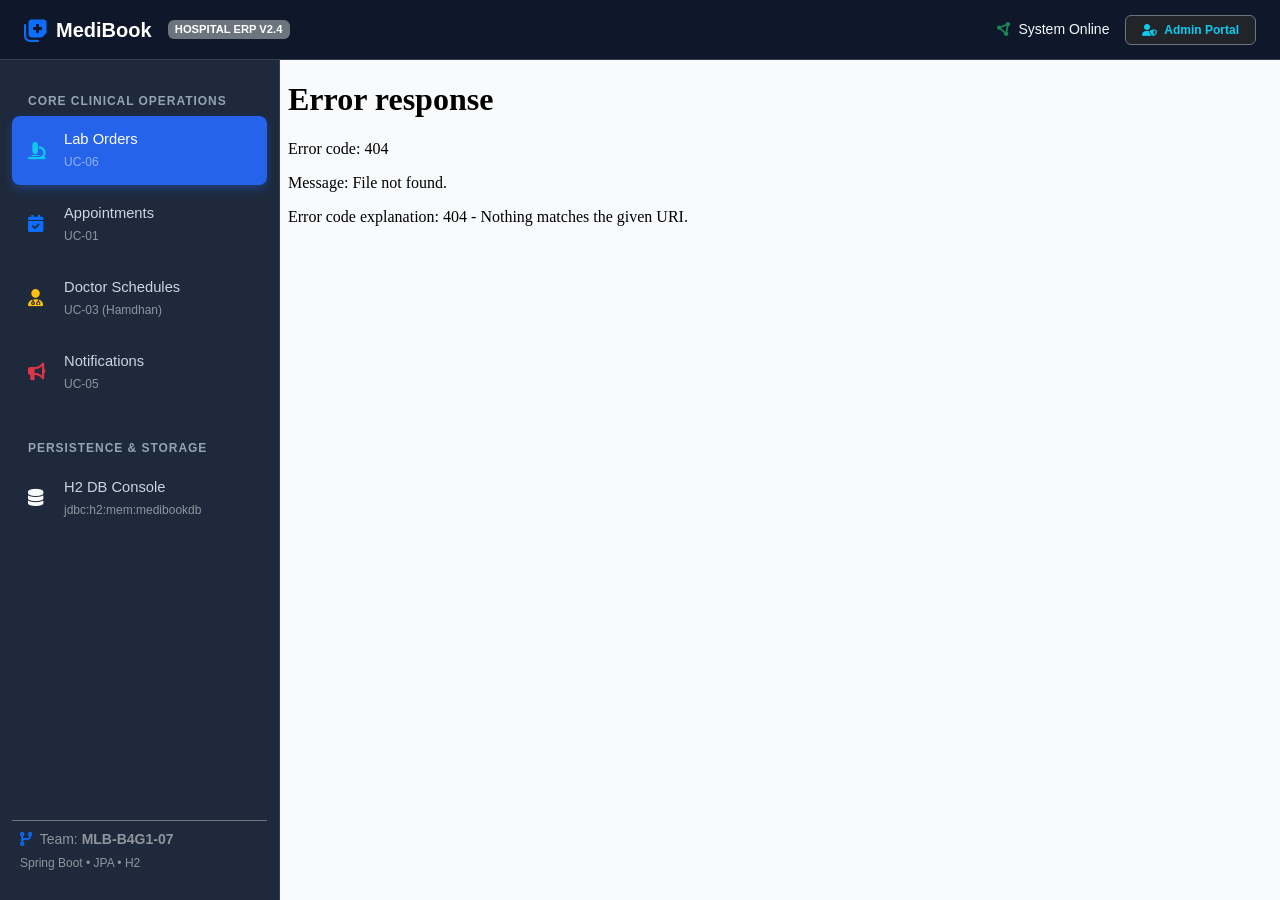
==== commit 923863f3: "feat: integrate unified dashboard, reports UI, and appointments module" ====
--- a/src/main/resources/static/index.html
+++ b/src/main/resources/static/index.html
@@ -138,7 +138,7 @@
                     <i class="fa-solid fa-microscope text-info"></i>
                     <div>
                         <div>Lab Orders</div>
-                        <small class="text-white-50" style="font-size: 0.75rem;">UC-06 (Akthar)</small>
+                        <small class="text-white-50" style="font-size: 0.75rem;">UC-06 </small>
                     </div>
                 </button>
 
@@ -147,7 +147,7 @@
                     <i class="fa-solid fa-calendar-check text-primary"></i>
                     <div>
                         <div>Appointments</div>
-                        <small class="text-white-50" style="font-size: 0.75rem;">UC-01 (Damsana)</small>
+                        <small class="text-white-50" style="font-size: 0.75rem;">UC-01 </small>
                     </div>
                 </button>
 
@@ -165,7 +165,7 @@
                     <i class="fa-solid fa-bullhorn text-danger"></i>
                     <div>
                         <div>Notifications</div>
-                        <small class="text-white-50" style="font-size: 0.75rem;">UC-05 (Amasha)</small>
+                        <small class="text-white-50" style="font-size: 0.75rem;">UC-05 </small>
                     </div>
                 </button>
 
@@ -192,12 +192,12 @@
     <main class="workspace-area">
         <div class="tab-content" id="v-pills-tabContent">
 
-            <!-- PANE: LAB ORDERS (AKTHAR) -->
+            <!-- PANE: LAB ORDERS  -->
             <div class="tab-pane fade show active" id="pane-lab-orders" role="tabpanel">
                 <iframe class="module-iframe" src="/lab-orders" title="Laboratory & Diagnostic Orders"></iframe>
             </div>
 
-            <!-- PANE: APPOINTMENTS (DAMSANA) -->
+            <!-- PANE: APPOINTMENTS  -->
             <div class="tab-pane fade" id="pane-appointments" role="tabpanel">
                 <iframe class="module-iframe" src="/appointments.html" title="Patient Appointments"></iframe>
             </div>
@@ -207,7 +207,7 @@
                 <iframe class="module-iframe" src="/doctor-schedule" title="Doctor Scheduling"></iframe>
             </div>
 
-            <!-- PANE: NOTIFICATIONS (AMASHA) -->
+            <!-- PANE: NOTIFICATIONS  -->
             <div class="tab-pane fade" id="pane-notifications" role="tabpanel">
                 <iframe class="module-iframe" src="/notifications" title="Broadcast Notifications"></iframe>
             </div>
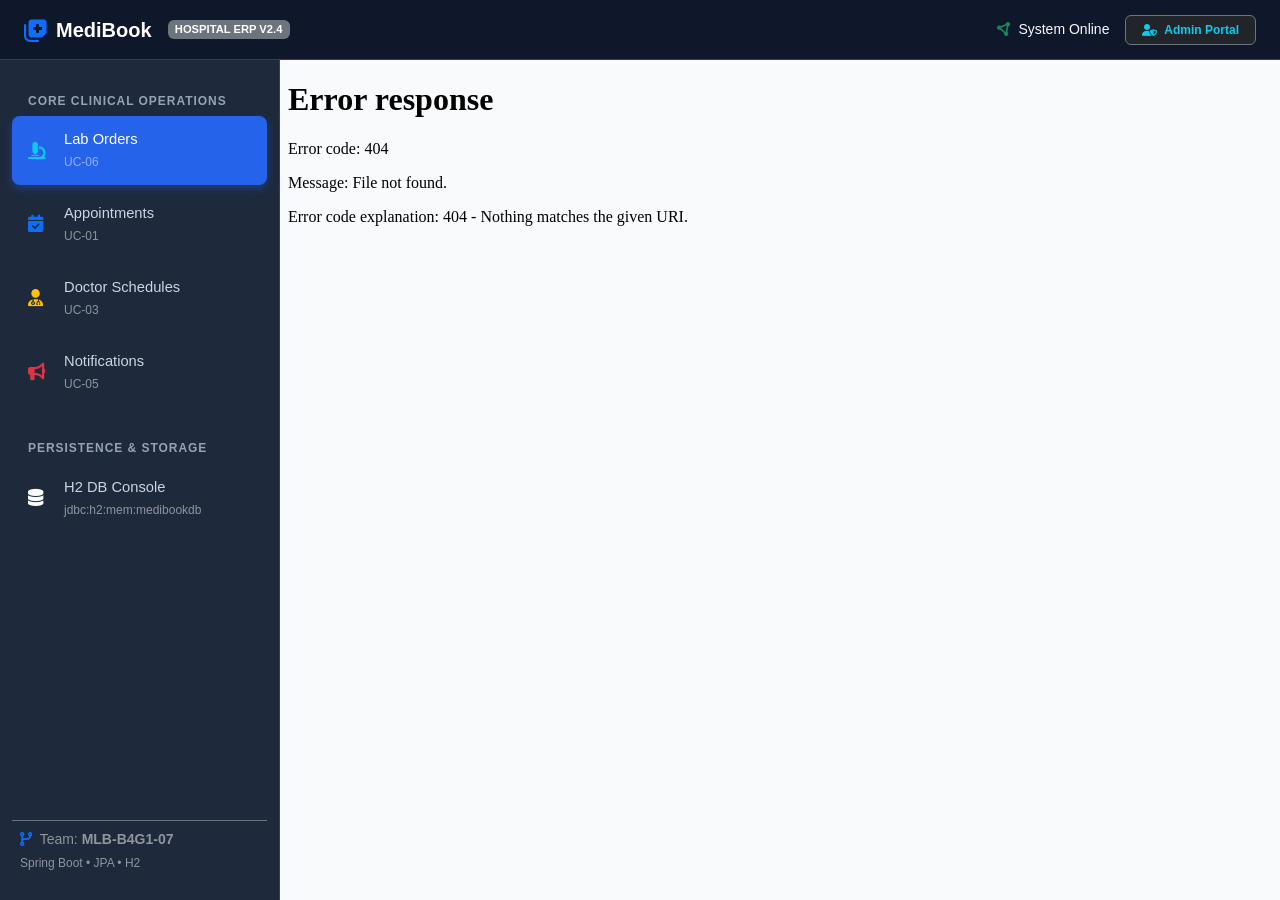
==== commit f4348218: "feat: integrate unified dashboard, reports UI, and appointments module" ====
--- a/src/main/resources/static/index.html
+++ b/src/main/resources/static/index.html
@@ -156,7 +156,7 @@
                     <i class="fa-solid fa-user-doctor text-warning"></i>
                     <div>
                         <div>Doctor Schedules</div>
-                        <small class="text-white-50" style="font-size: 0.75rem;">UC-03 (Hamdhan)</small>
+                        <small class="text-white-50" style="font-size: 0.75rem;">UC-03 </small>
                     </div>
                 </button>
 
@@ -202,7 +202,7 @@
                 <iframe class="module-iframe" src="/appointments.html" title="Patient Appointments"></iframe>
             </div>
 
-            <!-- PANE: DOCTOR SCHEDULES (HAMDHAN) -->
+            <!-- PANE: DOCTOR SCHEDULES  -->
             <div class="tab-pane fade" id="pane-schedules" role="tabpanel">
                 <iframe class="module-iframe" src="/doctor-schedule" title="Doctor Scheduling"></iframe>
             </div>
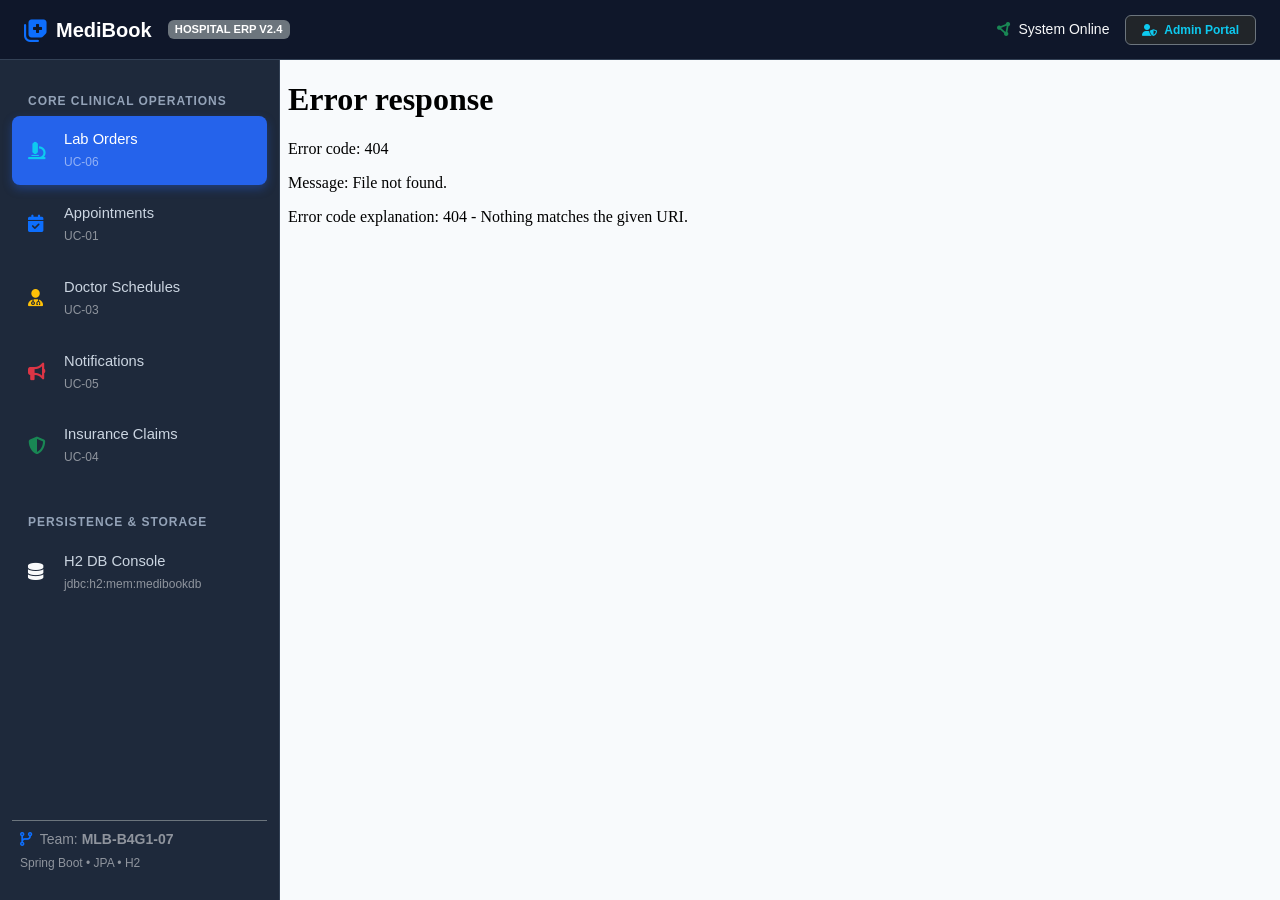
==== commit 53d5c0b5: "feat(akthar): integrate UC-04 insurance claims, refactor packages, and sync dashboard layout" ====
--- a/src/main/resources/static/index.html
+++ b/src/main/resources/static/index.html
@@ -120,8 +120,8 @@
     <div class="d-flex align-items-center gap-3">
         <span class="text-light small"><i class="fa-solid fa-circle-nodes text-success me-1"></i> System Online</span>
         <span class="badge bg-dark border border-secondary text-info px-3 py-2">
-                <i class="fa-solid fa-user-shield me-1"></i> Admin Portal
-            </span>
+            <i class="fa-solid fa-user-shield me-1"></i> Admin Portal
+        </span>
     </div>
 </header>
 
@@ -169,6 +169,15 @@
                     </div>
                 </button>
 
+                <!-- IMANJITH (UC-04) -->
+                <button class="nav-link" id="tab-insurance" data-bs-toggle="pill" data-bs-target="#pane-insurance" type="button" role="tab">
+                    <i class="fa-solid fa-shield-halved text-success"></i>
+                    <div>
+                        <div>Insurance Claims</div>
+                        <small class="text-white-50" style="font-size: 0.75rem;">UC-04 </small>
+                    </div>
+                </button>
+
                 <div class="section-label mt-3">Persistence &amp; Storage</div>
                 <!-- H2 DATABASE CONSOLE -->
                 <button class="nav-link" id="tab-database" data-bs-toggle="pill" data-bs-target="#pane-database" type="button" role="tab">
@@ -212,6 +221,11 @@
                 <iframe class="module-iframe" src="/notifications" title="Broadcast Notifications"></iframe>
             </div>
 
+            <!-- PANE: IMANJITH INSURANCE CLAIMS (UC-04) -->
+            <div class="tab-pane fade" id="pane-insurance" role="tabpanel">
+                <iframe class="module-iframe" src="/insurance" title="Insurance Claims Management"></iframe>
+            </div>
+
             <!-- PANE: H2 CONSOLE -->
             <div class="tab-pane fade" id="pane-database" role="tabpanel">
                 <iframe class="module-iframe" src="/h2-console" title="In-Memory Database Console"></iframe>
